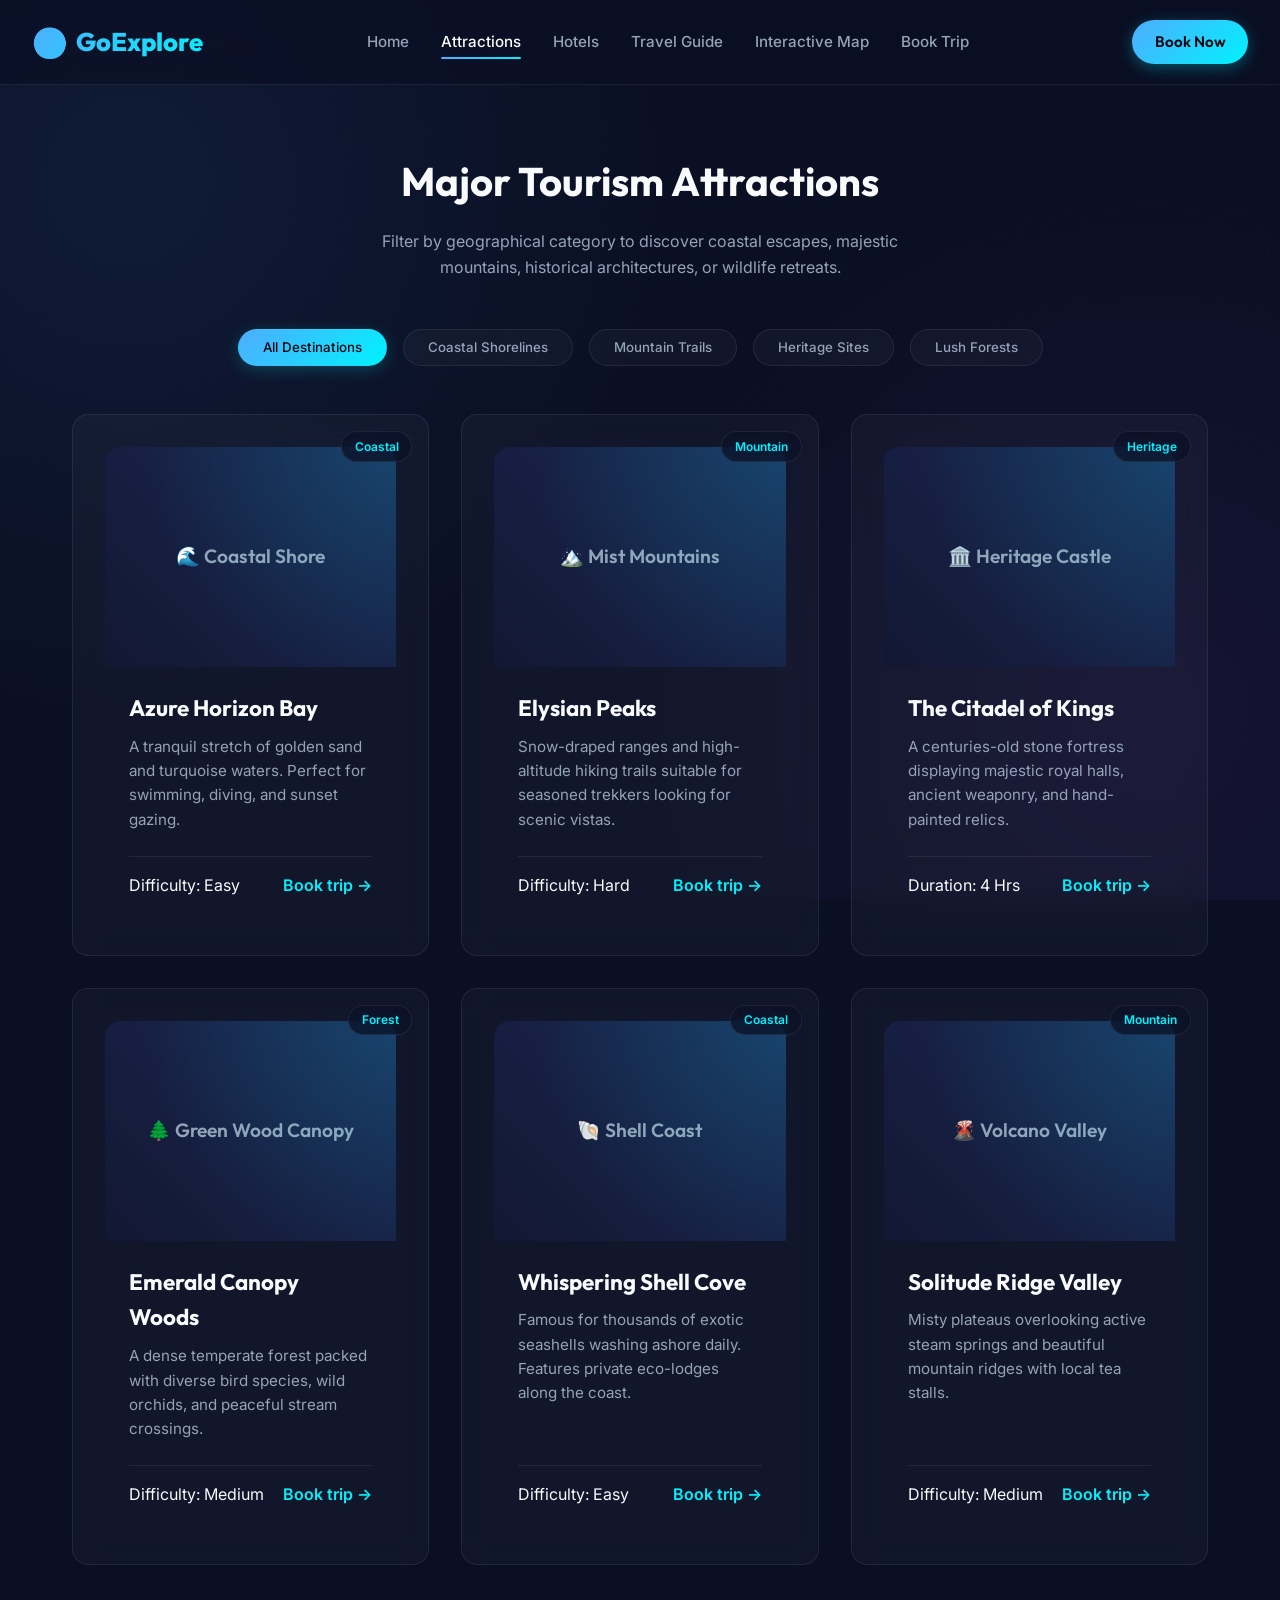
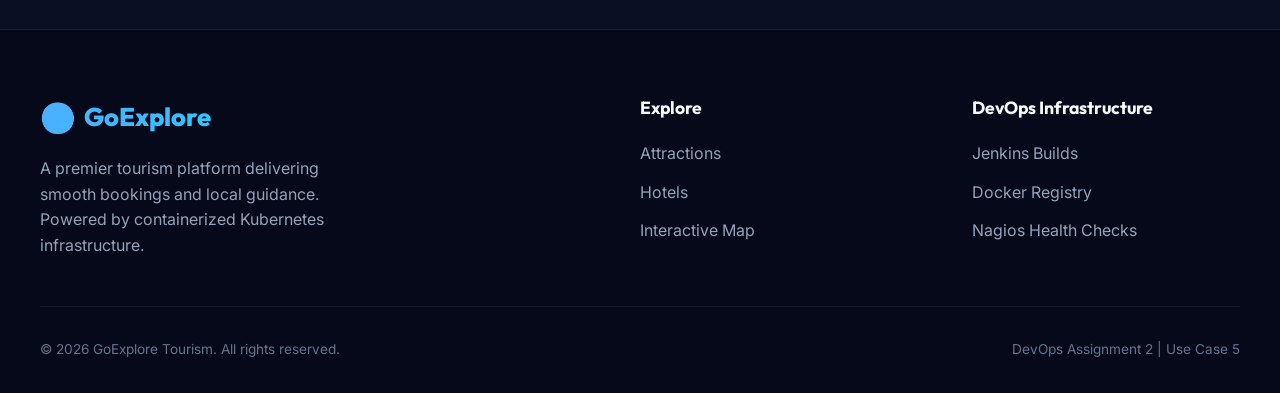
==== public/attractions.html @ 644ecd7a "Initial commit for DevOps Assignment 2" ====
<!DOCTYPE html>
<html lang="en">
<head>
  <meta charset="UTF-8">
  <meta name="viewport" content="width=device-width, initial-scale=1.0">
  <title>Attractions - GoExplore</title>
  <link rel="stylesheet" href="css/style.css">
</head>
<body>

  <header>
    <a href="index.html" class="logo">
      <span>🌏</span> GoExplore
    </a>
    <nav>
      <ul>
        <li><a href="index.html">Home</a></li>
        <li><a href="attractions.html" class="active">Attractions</a></li>
        <li><a href="hotels.html">Hotels</a></li>
        <li><a href="guide.html">Travel Guide</a></li>
        <li><a href="map.html">Interactive Map</a></li>
        <li><a href="booking.html">Book Trip</a></li>
      </ul>
    </nav>
    <div class="nav-actions">
      <a href="booking.html" class="btn-book">Book Now</a>
    </div>
  </header>

  <section class="container">
    <h2 class="section-title">Major Tourism Attractions</h2>
    <p class="section-subtitle">Filter by geographical category to discover coastal escapes, majestic mountains, historical architectures, or wildlife retreats.</p>
    
    <!-- Filter Controls -->
    <div class="filter-bar">
      <button class="filter-btn active" data-filter="all">All Destinations</button>
      <button class="filter-btn" data-filter="coastal">Coastal Shorelines</button>
      <button class="filter-btn" data-filter="mountain">Mountain Trails</button>
      <button class="filter-btn" data-filter="heritage">Heritage Sites</button>
      <button class="filter-btn" data-filter="forest">Lush Forests</button>
    </div>

    <!-- Attractions Grid -->
    <div class="grid-3">
      <!-- Card 1 (Coastal) -->
      <div class="glass-panel card" data-category="coastal">
        <div class="card-img-placeholder">🌊 Coastal Shore</div>
        <span class="card-badge">Coastal</span>
        <div class="card-content">
          <h3>Azure Horizon Bay</h3>
          <p>A tranquil stretch of golden sand and turquoise waters. Perfect for swimming, diving, and sunset gazing.</p>
          <div class="card-footer">
            <span>Difficulty: Easy</span>
            <a href="booking.html?dest=coastal" class="card-link">Book trip &rarr;</a>
          </div>
        </div>
      </div>

      <!-- Card 2 (Mountain) -->
      <div class="glass-panel card" data-category="mountain">
        <div class="card-img-placeholder">🏔️ Mist Mountains</div>
        <span class="card-badge">Mountain</span>
        <div class="card-content">
          <h3>Elysian Peaks</h3>
          <p>Snow-draped ranges and high-altitude hiking trails suitable for seasoned trekkers looking for scenic vistas.</p>
          <div class="card-footer">
            <span>Difficulty: Hard</span>
            <a href="booking.html?dest=mountain" class="card-link">Book trip &rarr;</a>
          </div>
        </div>
      </div>

      <!-- Card 3 (Heritage) -->
      <div class="glass-panel card" data-category="heritage">
        <div class="card-img-placeholder">🏛️ Heritage Castle</div>
        <span class="card-badge">Heritage</span>
        <div class="card-content">
          <h3>The Citadel of Kings</h3>
          <p>A centuries-old stone fortress displaying majestic royal halls, ancient weaponry, and hand-painted relics.</p>
          <div class="card-footer">
            <span>Duration: 4 Hrs</span>
            <a href="booking.html?dest=heritage" class="card-link">Book trip &rarr;</a>
          </div>
        </div>
      </div>

      <!-- Card 4 (Forest) -->
      <div class="glass-panel card" data-category="forest">
        <div class="card-img-placeholder">🌲 Green Wood Canopy</div>
        <span class="card-badge">Forest</span>
        <div class="card-content">
          <h3>Emerald Canopy Woods</h3>
          <p>A dense temperate forest packed with diverse bird species, wild orchids, and peaceful stream crossings.</p>
          <div class="card-footer">
            <span>Difficulty: Medium</span>
            <a href="booking.html?dest=forest" class="card-link">Book trip &rarr;</a>
          </div>
        </div>
      </div>

      <!-- Card 5 (Coastal) -->
      <div class="glass-panel card" data-category="coastal">
        <div class="card-img-placeholder">🐚 Shell Coast</div>
        <span class="card-badge">Coastal</span>
        <div class="card-content">
          <h3>Whispering Shell Cove</h3>
          <p>Famous for thousands of exotic seashells washing ashore daily. Features private eco-lodges along the coast.</p>
          <div class="card-footer">
            <span>Difficulty: Easy</span>
            <a href="booking.html?dest=coastal" class="card-link">Book trip &rarr;</a>
          </div>
        </div>
      </div>

      <!-- Card 6 (Mountain) -->
      <div class="glass-panel card" data-category="mountain">
        <div class="card-img-placeholder">🌋 Volcano Valley</div>
        <span class="card-badge">Mountain</span>
        <div class="card-content">
          <h3>Solitude Ridge Valley</h3>
          <p>Misty plateaus overlooking active steam springs and beautiful mountain ridges with local tea stalls.</p>
          <div class="card-footer">
            <span>Difficulty: Medium</span>
            <a href="booking.html?dest=mountain" class="card-link">Book trip &rarr;</a>
          </div>
        </div>
      </div>
    </div>
  </section>

  <footer>
    <div class="footer-content">
      <div class="footer-brand">
        <a href="index.html" class="logo" style="margin-bottom: 1rem;"><span>🌏</span> GoExplore</a>
        <p>A premier tourism platform delivering smooth bookings and local guidance. Powered by containerized Kubernetes infrastructure.</p>
      </div>
      <div class="footer-links">
        <h4>Explore</h4>
        <ul>
          <li><a href="attractions.html">Attractions</a></li>
          <li><a href="hotels.html">Hotels</a></li>
          <li><a href="map.html">Interactive Map</a></li>
        </ul>
      </div>
      <div class="footer-links">
        <h4>DevOps Infrastructure</h4>
        <ul>
          <li><a href="#">Jenkins Builds</a></li>
          <li><a href="#">Docker Registry</a></li>
          <li><a href="#">Nagios Health Checks</a></li>
        </ul>
      </div>
    </div>
    <div class="footer-bottom">
      <p>&copy; 2026 GoExplore Tourism. All rights reserved.</p>
      <p>DevOps Assignment 2 | Use Case 5</p>
    </div>
  </footer>

  <script src="js/main.js"></script>
</body>
</html>
---- public/css/style.css ----
@import url('https://fonts.googleapis.com/css2?family=Outfit:wght@300;400;500;600;700;800&family=Inter:wght@300;400;500;600;700&display=swap');

:root {
  --bg-primary: #0a0f24;
  --bg-secondary: #121833;
  --glass-bg: rgba(255, 255, 255, 0.03);
  --glass-border: rgba(255, 255, 255, 0.08);
  --glass-hover-bg: rgba(255, 255, 255, 0.07);
  --glass-hover-border: rgba(255, 255, 255, 0.15);
  
  --accent-cyan: #00f2fe;
  --accent-blue: #4facfe;
  --accent-purple: #9b51e0;
  --accent-gradient: linear-gradient(135deg, #4facfe 0%, #00f2fe 100%);
  --purple-gradient: linear-gradient(135deg, #7f00ff 0%, #e100ff 100%);
  --sunset-gradient: linear-gradient(135deg, #ff0844 0%, #ffb199 100%);
  
  --text-primary: #f8fafc;
  --text-secondary: #94a3b8;
  --text-muted: #64748b;
  
  --shadow-sm: 0 2px 8px rgba(0, 0, 0, 0.15);
  --shadow-md: 0 8px 30px rgba(0, 0, 0, 0.3);
  --shadow-lg: 0 16px 40px rgba(0, 0, 0, 0.4);
  
  --radius-sm: 8px;
  --radius-md: 16px;
  --radius-lg: 24px;
  
  --transition-fast: 0.2s ease;
  --transition-normal: 0.3s ease;
  --transition-slow: 0.5s cubic-bezier(0.16, 1, 0.3, 1);
  
  --font-display: 'Outfit', sans-serif;
  --font-body: 'Inter', sans-serif;
}

/* Base Styles */
* {
  box-sizing: border-box;
  margin: 0;
  padding: 0;
}

body {
  background-color: var(--bg-primary);
  color: var(--text-primary);
  font-family: var(--font-body);
  line-height: 1.6;
  overflow-x: hidden;
  background-image: 
    radial-gradient(circle at 10% 20%, rgba(79, 172, 254, 0.08) 0%, transparent 40%),
    radial-gradient(circle at 90% 80%, rgba(155, 81, 224, 0.08) 0%, transparent 40%);
  background-attachment: fixed;
}

a {
  color: inherit;
  text-decoration: none;
  transition: color var(--transition-fast);
}

button, input, select, textarea {
  font-family: inherit;
}

/* Header & Navigation */
header {
  position: sticky;
  top: 0;
  z-index: 100;
  background: rgba(10, 15, 36, 0.7);
  backdrop-filter: blur(16px);
  -webkit-backdrop-filter: blur(16px);
  border-bottom: 1px solid var(--glass-border);
  padding: 1.2rem 2rem;
  display: flex;
  justify-content: space-between;
  align-items: center;
}

.logo {
  font-family: var(--font-display);
  font-size: 1.6rem;
  font-weight: 800;
  background: var(--accent-gradient);
  -webkit-background-clip: text;
  -webkit-text-fill-color: transparent;
  display: flex;
  align-items: center;
  gap: 0.5rem;
}

.logo span {
  font-size: 1.8rem;
}

nav ul {
  display: flex;
  list-style: none;
  gap: 2rem;
}

nav a {
  font-size: 0.95rem;
  font-weight: 500;
  color: var(--text-secondary);
  position: relative;
  padding: 0.5rem 0;
}

nav a::after {
  content: '';
  position: absolute;
  bottom: 0;
  left: 0;
  width: 0;
  height: 2px;
  background: var(--accent-gradient);
  transition: width var(--transition-normal);
  border-radius: 2px;
}

nav a:hover, nav a.active {
  color: var(--text-primary);
}

nav a.active::after, nav a:hover::after {
  width: 100%;
}

.nav-actions {
  display: flex;
  align-items: center;
  gap: 1.5rem;
}

.btn-book {
  background: var(--accent-gradient);
  color: #050510;
  font-weight: 600;
  padding: 0.6rem 1.4rem;
  border-radius: 30px;
  border: none;
  font-family: var(--font-display);
  font-size: 0.95rem;
  cursor: pointer;
  box-shadow: 0 4px 15px rgba(0, 242, 254, 0.3);
  transition: transform var(--transition-fast), box-shadow var(--transition-fast);
}

.btn-book:hover {
  transform: translateY(-2px);
  box-shadow: 0 6px 20px rgba(0, 242, 254, 0.5);
}

/* Glass Container Style */
.glass-panel {
  background: var(--glass-bg);
  backdrop-filter: blur(12px);
  -webkit-backdrop-filter: blur(12px);
  border: 1px solid var(--glass-border);
  border-radius: var(--radius-md);
  padding: 2rem;
  transition: background var(--transition-normal), border-color var(--transition-normal), transform var(--transition-normal);
}

.glass-panel:hover {
  background: var(--glass-hover-bg);
  border-color: var(--glass-hover-border);
}

/* Hero Section */
.hero {
  min-height: 85vh;
  display: flex;
  flex-direction: column;
  justify-content: center;
  align-items: center;
  text-align: center;
  padding: 4rem 2rem;
  position: relative;
}

.hero-badge {
  background: rgba(0, 242, 254, 0.1);
  border: 1px solid rgba(0, 242, 254, 0.2);
  color: var(--accent-cyan);
  padding: 0.4rem 1rem;
  border-radius: 20px;
  font-size: 0.85rem;
  font-weight: 600;
  letter-spacing: 1px;
  text-transform: uppercase;
  margin-bottom: 1.5rem;
  font-family: var(--font-display);
  animation: pulse 2s infinite;
}

@keyframes pulse {
  0% { box-shadow: 0 0 0 0 rgba(0, 242, 254, 0.4); }
  70% { box-shadow: 0 0 0 10px rgba(0, 242, 254, 0); }
  100% { box-shadow: 0 0 0 0 rgba(0, 242, 254, 0); }
}

.hero h1 {
  font-family: var(--font-display);
  font-size: 4rem;
  font-weight: 800;
  line-height: 1.1;
  margin-bottom: 1.5rem;
  max-width: 900px;
}

.hero h1 span {
  background: var(--accent-gradient);
  -webkit-background-clip: text;
  -webkit-text-fill-color: transparent;
}

.hero p {
  color: var(--text-secondary);
  font-size: 1.25rem;
  max-width: 600px;
  margin-bottom: 2.5rem;
}

/* Grid & Layouts */
.container {
  max-width: 1200px;
  margin: 0 auto;
  padding: 4rem 2rem;
}

.section-title {
  font-family: var(--font-display);
  font-size: 2.5rem;
  font-weight: 700;
  margin-bottom: 1rem;
  text-align: center;
}

.section-subtitle {
  color: var(--text-secondary);
  text-align: center;
  max-width: 600px;
  margin: 0 auto 3rem auto;
}

.grid-3 {
  display: grid;
  grid-template-columns: repeat(auto-fit, minmax(300px, 1fr));
  gap: 2rem;
}

.grid-2 {
  display: grid;
  grid-template-columns: repeat(auto-fit, minmax(450px, 1fr));
  gap: 3rem;
}

/* Card Component */
.card {
  overflow: hidden;
  position: relative;
  display: flex;
  flex-direction: column;
}

.card-img-placeholder {
  height: 220px;
  width: 100%;
  background: linear-gradient(45deg, #121833 0%, #1c2654 100%);
  position: relative;
  display: flex;
  align-items: center;
  justify-content: center;
  font-family: var(--font-display);
  font-size: 1.2rem;
  font-weight: 600;
  color: var(--text-secondary);
  border-top-left-radius: inherit;
  border-top-right-radius: inherit;
  overflow: hidden;
}

.card-img-placeholder::after {
  content: '';
  position: absolute;
  inset: 0;
  background: radial-gradient(circle at top right, rgba(0, 242, 254, 0.15), transparent 70%);
}

.card-icon {
  font-size: 3rem;
  margin-bottom: 1rem;
}

.card-badge {
  position: absolute;
  top: 1rem;
  right: 1rem;
  background: rgba(10, 15, 36, 0.75);
  backdrop-filter: blur(8px);
  -webkit-backdrop-filter: blur(8px);
  border: 1px solid var(--glass-border);
  padding: 0.3rem 0.8rem;
  border-radius: 20px;
  font-size: 0.75rem;
  font-weight: 600;
  color: var(--accent-cyan);
}

.card-content {
  padding: 1.5rem;
  flex-grow: 1;
  display: flex;
  flex-direction: column;
}

.card h3 {
  font-family: var(--font-display);
  font-size: 1.4rem;
  margin-bottom: 0.5rem;
}

.card p {
  color: var(--text-secondary);
  font-size: 0.95rem;
  margin-bottom: 1.5rem;
  flex-grow: 1;
}

.card-footer {
  display: flex;
  justify-content: space-between;
  align-items: center;
  border-top: 1px solid var(--glass-border);
  padding-top: 1rem;
  margin-top: auto;
}

.card-link {
  font-weight: 600;
  color: var(--accent-cyan);
  display: flex;
  align-items: center;
  gap: 0.5rem;
}

.card-link:hover {
  color: var(--text-primary);
}

/* Filters UI */
.filter-bar {
  display: flex;
  justify-content: center;
  gap: 1rem;
  margin-bottom: 3rem;
  flex-wrap: wrap;
}

.filter-btn {
  background: var(--glass-bg);
  border: 1px solid var(--glass-border);
  color: var(--text-secondary);
  padding: 0.6rem 1.5rem;
  border-radius: 30px;
  cursor: pointer;
  font-weight: 500;
  transition: all var(--transition-fast);
}

.filter-btn:hover, .filter-btn.active {
  background: var(--accent-gradient);
  color: #050510;
  border-color: transparent;
  box-shadow: 0 4px 15px rgba(0, 242, 254, 0.2);
}

/* Interactive Map Simulation */
.map-container {
  position: relative;
  height: 500px;
  border-radius: var(--radius-lg);
  overflow: hidden;
  background: radial-gradient(circle at center, #161f4c 0%, #0a0f24 100%);
  border: 1px solid var(--glass-border);
}

.map-grid-lines {
  position: absolute;
  inset: 0;
  background-image: 
    linear-gradient(rgba(255, 255, 255, 0.02) 1px, transparent 1px),
    linear-gradient(90deg, rgba(255, 255, 255, 0.02) 1px, transparent 1px);
  background-size: 40px 40px;
}

.map-pin {
  position: absolute;
  cursor: pointer;
  transform: translate(-50%, -100%);
  transition: transform var(--transition-fast);
  display: flex;
  flex-direction: column;
  align-items: center;
}

.map-pin:hover {
  transform: translate(-50%, -105%) scale(1.1);
  z-index: 10;
}

.pin-icon {
  width: 24px;
  height: 24px;
  background: var(--accent-gradient);
  border-radius: 50% 50% 50% 0;
  transform: rotate(-45deg);
  box-shadow: 0 4px 10px rgba(0, 242, 254, 0.5);
  border: 2px solid var(--bg-primary);
}

.pin-pulse {
  position: absolute;
  width: 12px;
  height: 12px;
  background: rgba(0, 242, 254, 0.4);
  border-radius: 50%;
  bottom: -4px;
  left: 6px;
  animation: pinPulse 1.5s infinite;
  z-index: -1;
}

@keyframes pinPulse {
  0% { transform: scale(0.5); opacity: 1; }
  100% { transform: scale(2.5); opacity: 0; }
}

.pin-label {
  background: rgba(10, 15, 36, 0.85);
  backdrop-filter: blur(8px);
  -webkit-backdrop-filter: blur(8px);
  border: 1px solid var(--glass-border);
  padding: 0.2rem 0.6rem;
  border-radius: 4px;
  font-size: 0.75rem;
  font-weight: 600;
  white-space: nowrap;
  margin-top: 4px;
}

.map-overlay {
  position: absolute;
  bottom: 2rem;
  left: 2rem;
  max-width: 300px;
  pointer-events: none;
  opacity: 0;
  transform: translateY(10px);
  transition: opacity var(--transition-normal), transform var(--transition-normal);
}

.map-overlay.active {
  pointer-events: auto;
  opacity: 1;
  transform: translateY(0);
}

/* Forms */
.form-group {
  margin-bottom: 1.5rem;
}

label {
  display: block;
  font-size: 0.85rem;
  font-weight: 600;
  margin-bottom: 0.5rem;
  color: var(--text-secondary);
  text-transform: uppercase;
  letter-spacing: 0.5px;
}

input, select, textarea {
  width: 100%;
  padding: 0.8rem 1rem;
  background: rgba(255, 255, 255, 0.02);
  border: 1px solid var(--glass-border);
  border-radius: var(--radius-sm);
  color: var(--text-primary);
  font-size: 0.95rem;
  transition: all var(--transition-fast);
}

input:focus, select:focus, textarea:focus {
  outline: none;
  border-color: var(--accent-cyan);
  background: rgba(255, 255, 255, 0.05);
  box-shadow: 0 0 10px rgba(0, 242, 254, 0.1);
}

.booking-summary {
  background: rgba(255, 255, 255, 0.02);
  border: 1px dashed var(--glass-border);
  border-radius: var(--radius-md);
  padding: 1.5rem;
  margin-top: 2rem;
}

.summary-row {
  display: flex;
  justify-content: space-between;
  margin-bottom: 0.8rem;
}

.summary-row.total {
  border-top: 1px solid var(--glass-border);
  padding-top: 0.8rem;
  font-weight: 700;
  font-size: 1.2rem;
  color: var(--accent-cyan);
}

/* FAQ Accordion */
.faq-item {
  border-bottom: 1px solid var(--glass-border);
  padding: 1.5rem 0;
}

.faq-question {
  display: flex;
  justify-content: space-between;
  align-items: center;
  cursor: pointer;
  font-weight: 600;
  font-size: 1.1rem;
  font-family: var(--font-display);
}

.faq-answer {
  max-height: 0;
  overflow: hidden;
  color: var(--text-secondary);
  transition: max-height var(--transition-normal) ease-out, margin-top var(--transition-normal);
}

.faq-item.active .faq-answer {
  max-height: 200px;
  margin-top: 1rem;
}

.faq-toggle {
  font-size: 1.5rem;
  transition: transform var(--transition-normal);
}

.faq-item.active .faq-toggle {
  transform: rotate(45deg);
}

/* Footer */
footer {
  border-top: 1px solid var(--glass-border);
  background: #060919;
  padding: 4rem 2rem 2rem 2rem;
}

.footer-content {
  max-width: 1200px;
  margin: 0 auto;
  display: grid;
  grid-template-columns: 2fr 1fr 1fr;
  gap: 4rem;
  margin-bottom: 3rem;
}

.footer-brand p {
  color: var(--text-secondary);
  margin-top: 1rem;
  max-width: 320px;
}

.footer-links h4 {
  font-family: var(--font-display);
  font-size: 1.1rem;
  margin-bottom: 1.2rem;
  color: var(--text-primary);
}

.footer-links ul {
  list-style: none;
  display: flex;
  flex-direction: column;
  gap: 0.8rem;
}

.footer-links a {
  color: var(--text-secondary);
}

.footer-links a:hover {
  color: var(--accent-cyan);
}

.footer-bottom {
  max-width: 1200px;
  margin: 0 auto;
  border-top: 1px solid rgba(255, 255, 255, 0.05);
  padding-top: 2rem;
  display: flex;
  justify-content: space-between;
  color: var(--text-muted);
  font-size: 0.85rem;
}

/* Responsive utilities */
@media (max-width: 768px) {
  header {
    flex-direction: column;
    gap: 1rem;
    text-align: center;
  }
  nav ul {
    gap: 1rem;
  }
  .hero h1 {
    font-size: 2.5rem;
  }
  .grid-2, .grid-3 {
    grid-template-columns: 1fr;
  }
  .footer-content {
    grid-template-columns: 1fr;
    gap: 2rem;
  }
}
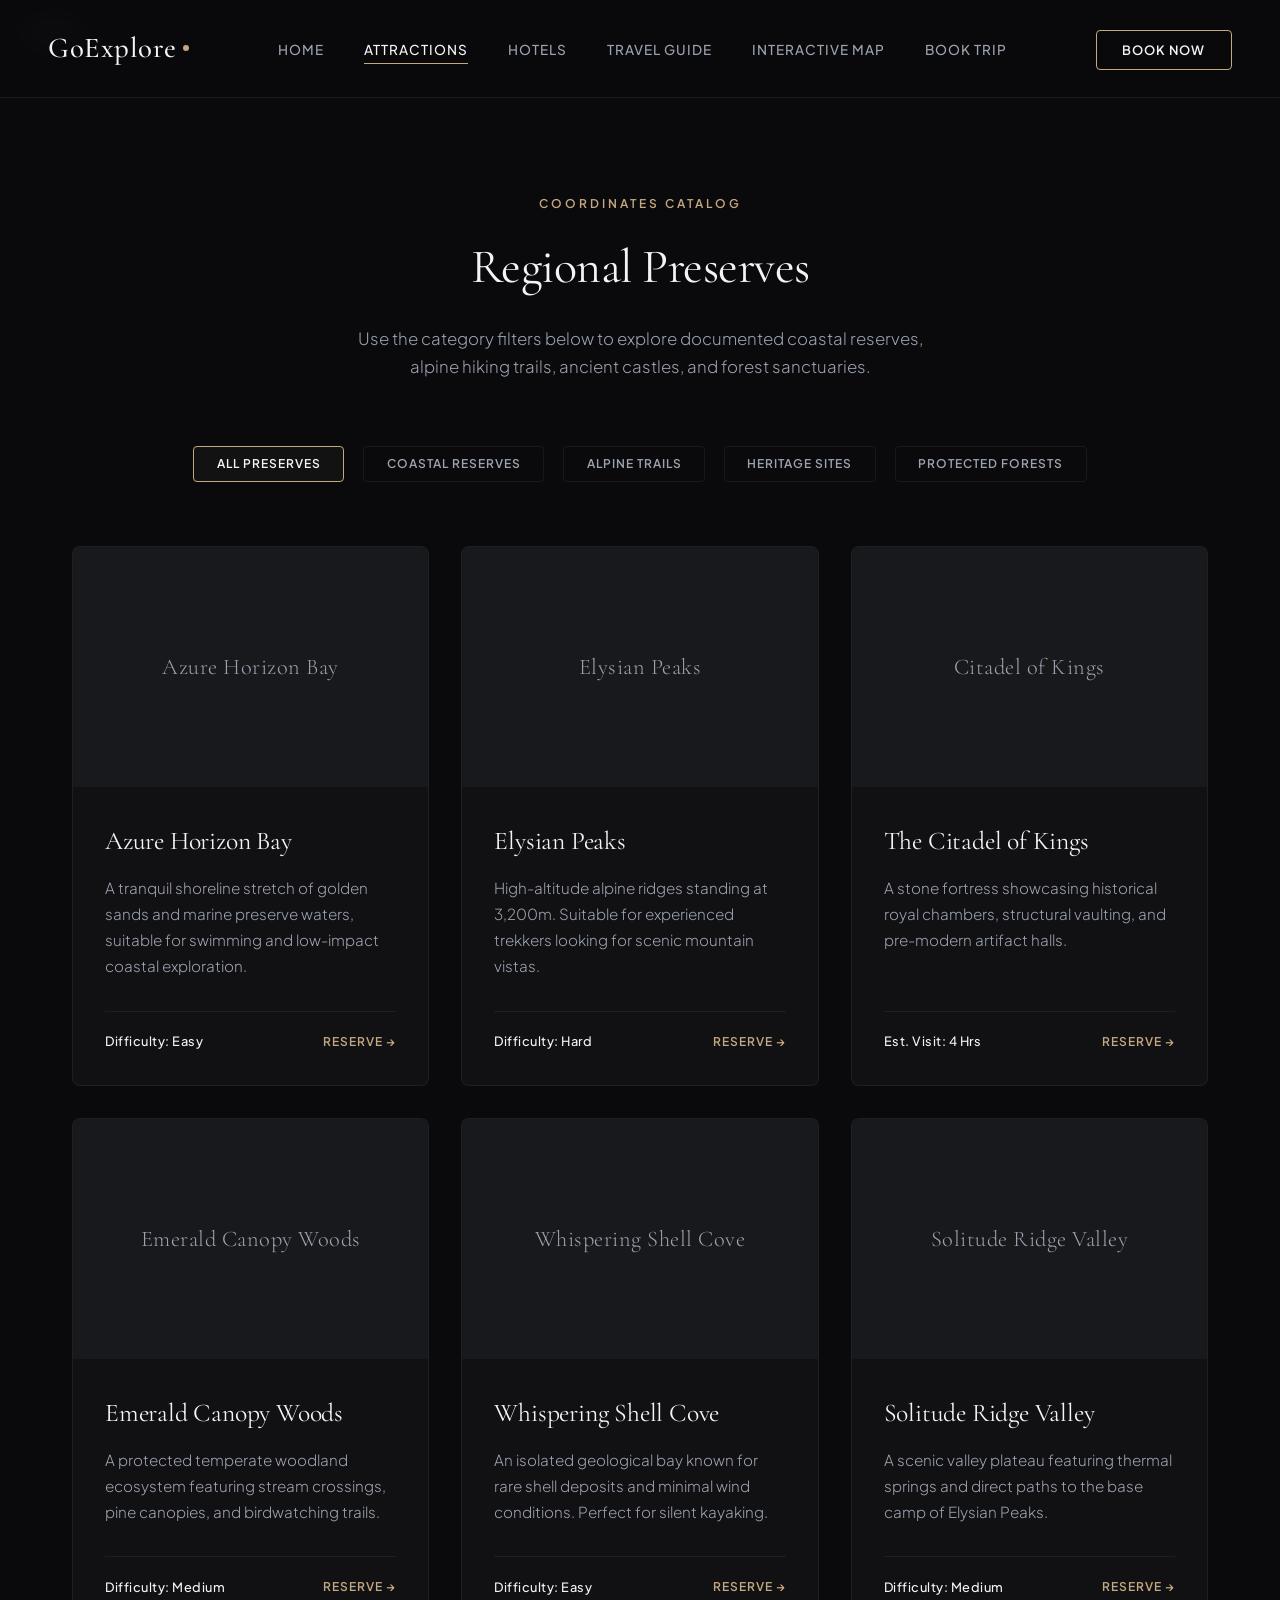
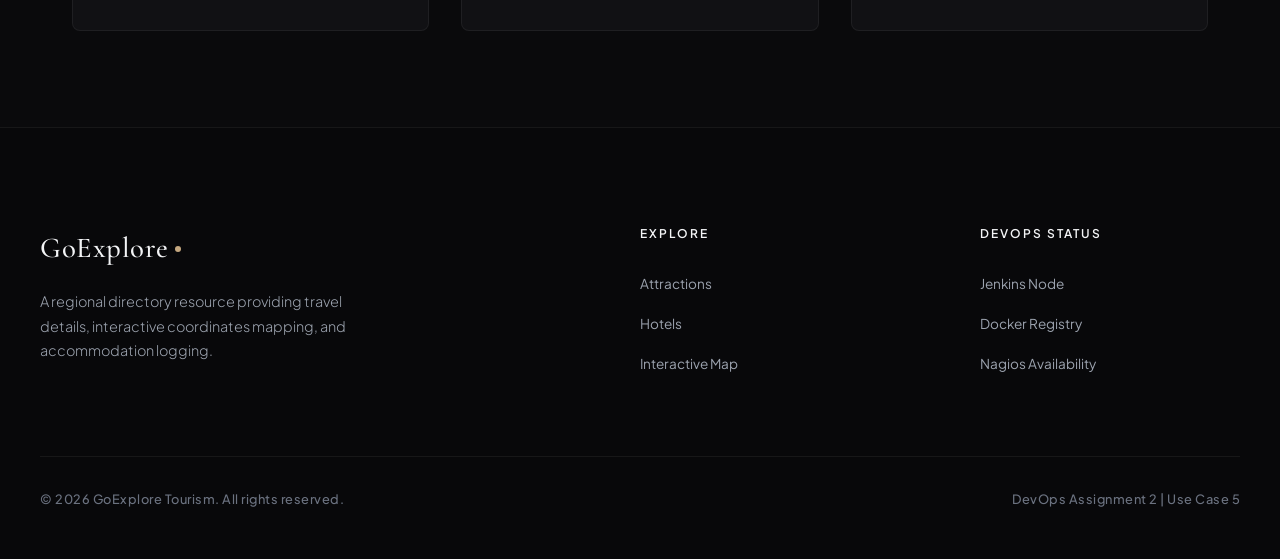
==== commit e3d5f037: "Fix" ====
--- a/public/attractions.html
+++ b/public/attractions.html
@@ -3,14 +3,14 @@
 <head>
   <meta charset="UTF-8">
   <meta name="viewport" content="width=device-width, initial-scale=1.0">
-  <title>Attractions - GoExplore</title>
+  <title>Attractions Directory - GoExplore</title>
   <link rel="stylesheet" href="css/style.css">
 </head>
 <body>
 
   <header>
     <a href="index.html" class="logo">
-      <span>🌏</span> GoExplore
+      GoExplore <span class="logo-dot"></span>
     </a>
     <nav>
       <ul>
@@ -28,100 +28,101 @@
   </header>
 
   <section class="container">
-    <h2 class="section-title">Major Tourism Attractions</h2>
-    <p class="section-subtitle">Filter by geographical category to discover coastal escapes, majestic mountains, historical architectures, or wildlife retreats.</p>
+    <div class="section-label">Coordinates Catalog</div>
+    <h2 class="section-title">Regional Preserves</h2>
+    <p class="section-subtitle">Use the category filters below to explore documented coastal reserves, alpine hiking trails, ancient castles, and forest sanctuaries.</p>
     
     <!-- Filter Controls -->
     <div class="filter-bar">
-      <button class="filter-btn active" data-filter="all">All Destinations</button>
-      <button class="filter-btn" data-filter="coastal">Coastal Shorelines</button>
-      <button class="filter-btn" data-filter="mountain">Mountain Trails</button>
+      <button class="filter-btn active" data-filter="all">All Preserves</button>
+      <button class="filter-btn" data-filter="coastal">Coastal Reserves</button>
+      <button class="filter-btn" data-filter="mountain">Alpine Trails</button>
       <button class="filter-btn" data-filter="heritage">Heritage Sites</button>
-      <button class="filter-btn" data-filter="forest">Lush Forests</button>
+      <button class="filter-btn" data-filter="forest">Protected Forests</button>
     </div>
 
     <!-- Attractions Grid -->
     <div class="grid-3">
       <!-- Card 1 (Coastal) -->
-      <div class="glass-panel card" data-category="coastal">
-        <div class="card-img-placeholder">🌊 Coastal Shore</div>
-        <span class="card-badge">Coastal</span>
+      <div class="card" data-category="coastal">
+        <div class="card-img-placeholder">Azure Horizon Bay</div>
+        <span class="card-tag">Coastal</span>
         <div class="card-content">
           <h3>Azure Horizon Bay</h3>
-          <p>A tranquil stretch of golden sand and turquoise waters. Perfect for swimming, diving, and sunset gazing.</p>
+          <p>A tranquil shoreline stretch of golden sands and marine preserve waters, suitable for swimming and low-impact coastal exploration.</p>
           <div class="card-footer">
             <span>Difficulty: Easy</span>
-            <a href="booking.html?dest=coastal" class="card-link">Book trip &rarr;</a>
+            <a href="booking.html?dest=coastal" class="card-link">Reserve &rarr;</a>
           </div>
         </div>
       </div>
 
       <!-- Card 2 (Mountain) -->
-      <div class="glass-panel card" data-category="mountain">
-        <div class="card-img-placeholder">🏔️ Mist Mountains</div>
-        <span class="card-badge">Mountain</span>
+      <div class="card" data-category="mountain">
+        <div class="card-img-placeholder">Elysian Peaks</div>
+        <span class="card-tag">Alpine</span>
         <div class="card-content">
           <h3>Elysian Peaks</h3>
-          <p>Snow-draped ranges and high-altitude hiking trails suitable for seasoned trekkers looking for scenic vistas.</p>
+          <p>High-altitude alpine ridges standing at 3,200m. Suitable for experienced trekkers looking for scenic mountain vistas.</p>
           <div class="card-footer">
             <span>Difficulty: Hard</span>
-            <a href="booking.html?dest=mountain" class="card-link">Book trip &rarr;</a>
+            <a href="booking.html?dest=mountain" class="card-link">Reserve &rarr;</a>
           </div>
         </div>
       </div>
 
       <!-- Card 3 (Heritage) -->
-      <div class="glass-panel card" data-category="heritage">
-        <div class="card-img-placeholder">🏛️ Heritage Castle</div>
-        <span class="card-badge">Heritage</span>
+      <div class="card" data-category="heritage">
+        <div class="card-img-placeholder">Citadel of Kings</div>
+        <span class="card-tag">Heritage</span>
         <div class="card-content">
           <h3>The Citadel of Kings</h3>
-          <p>A centuries-old stone fortress displaying majestic royal halls, ancient weaponry, and hand-painted relics.</p>
+          <p>A stone fortress showcasing historical royal chambers, structural vaulting, and pre-modern artifact halls.</p>
           <div class="card-footer">
-            <span>Duration: 4 Hrs</span>
-            <a href="booking.html?dest=heritage" class="card-link">Book trip &rarr;</a>
+            <span>Est. Visit: 4 Hrs</span>
+            <a href="booking.html?dest=heritage" class="card-link">Reserve &rarr;</a>
           </div>
         </div>
       </div>
 
       <!-- Card 4 (Forest) -->
-      <div class="glass-panel card" data-category="forest">
-        <div class="card-img-placeholder">🌲 Green Wood Canopy</div>
-        <span class="card-badge">Forest</span>
+      <div class="card" data-category="forest">
+        <div class="card-img-placeholder">Emerald Canopy Woods</div>
+        <span class="card-tag">Forest</span>
         <div class="card-content">
           <h3>Emerald Canopy Woods</h3>
-          <p>A dense temperate forest packed with diverse bird species, wild orchids, and peaceful stream crossings.</p>
+          <p>A protected temperate woodland ecosystem featuring stream crossings, pine canopies, and birdwatching trails.</p>
           <div class="card-footer">
             <span>Difficulty: Medium</span>
-            <a href="booking.html?dest=forest" class="card-link">Book trip &rarr;</a>
+            <a href="booking.html?dest=forest" class="card-link">Reserve &rarr;</a>
           </div>
         </div>
       </div>
 
       <!-- Card 5 (Coastal) -->
-      <div class="glass-panel card" data-category="coastal">
-        <div class="card-img-placeholder">🐚 Shell Coast</div>
-        <span class="card-badge">Coastal</span>
+      <div class="card" data-category="coastal">
+        <div class="card-img-placeholder">Whispering Shell Cove</div>
+        <span class="card-tag">Coastal</span>
         <div class="card-content">
           <h3>Whispering Shell Cove</h3>
-          <p>Famous for thousands of exotic seashells washing ashore daily. Features private eco-lodges along the coast.</p>
+          <p>An isolated geological bay known for rare shell deposits and minimal wind conditions. Perfect for silent kayaking.</p>
           <div class="card-footer">
             <span>Difficulty: Easy</span>
-            <a href="booking.html?dest=coastal" class="card-link">Book trip &rarr;</a>
+            <a href="booking.html?dest=coastal" class="card-link">Reserve &rarr;</a>
           </div>
         </div>
       </div>
 
       <!-- Card 6 (Mountain) -->
-      <div class="glass-panel card" data-category="mountain">
-        <div class="card-img-placeholder">🌋 Volcano Valley</div>
-        <span class="card-badge">Mountain</span>
+      <div class="card" data-category="mountain">
+        <div class="card-img-placeholder">Solitude Ridge Valley</div>
+        <span class="card-tag">Alpine</span>
         <div class="card-content">
           <h3>Solitude Ridge Valley</h3>
-          <p>Misty plateaus overlooking active steam springs and beautiful mountain ridges with local tea stalls.</p>
+          <p>A scenic valley plateau featuring thermal springs and direct paths to the base camp of Elysian Peaks.</p>
           <div class="card-footer">
             <span>Difficulty: Medium</span>
-            <a href="booking.html?dest=mountain" class="card-link">Book trip &rarr;</a>
+            <a href="booking.html?dest=mountain" class="card-link">Reserve &rarr;</a>
           </div>
         </div>
       </div>
@@ -131,8 +132,8 @@
   <footer>
     <div class="footer-content">
       <div class="footer-brand">
-        <a href="index.html" class="logo" style="margin-bottom: 1rem;"><span>🌏</span> GoExplore</a>
-        <p>A premier tourism platform delivering smooth bookings and local guidance. Powered by containerized Kubernetes infrastructure.</p>
+        <a href="index.html" class="logo">GoExplore <span class="logo-dot"></span></a>
+        <p>A regional directory resource providing travel details, interactive coordinates mapping, and accommodation logging.</p>
       </div>
       <div class="footer-links">
         <h4>Explore</h4>
@@ -143,11 +144,11 @@
         </ul>
       </div>
       <div class="footer-links">
-        <h4>DevOps Infrastructure</h4>
+        <h4>DevOps Status</h4>
         <ul>
-          <li><a href="#">Jenkins Builds</a></li>
+          <li><a href="#">Jenkins Node</a></li>
           <li><a href="#">Docker Registry</a></li>
-          <li><a href="#">Nagios Health Checks</a></li>
+          <li><a href="#">Nagios Availability</a></li>
         </ul>
       </div>
     </div>
--- a/public/css/style.css
+++ b/public/css/style.css
@@ -1,41 +1,32 @@
-@import url('https://fonts.googleapis.com/css2?family=Outfit:wght@300;400;500;600;700;800&family=Inter:wght@300;400;500;600;700&display=swap');
+@import url('https://fonts.googleapis.com/css2?family=Cormorant+Garamond:ital,wght@0,300;0,400;0,500;0,600;0,700;1,400&family=Plus+Jakarta+Sans:wght@300;400;500;600;700&display=swap');
 
 :root {
-  --bg-primary: #0a0f24;
-  --bg-secondary: #121833;
-  --glass-bg: rgba(255, 255, 255, 0.03);
-  --glass-border: rgba(255, 255, 255, 0.08);
-  --glass-hover-bg: rgba(255, 255, 255, 0.07);
-  --glass-hover-border: rgba(255, 255, 255, 0.15);
+  --bg-main: #0a0a0c;
+  --bg-card: #111114;
+  --bg-card-hover: #16161a;
   
-  --accent-cyan: #00f2fe;
-  --accent-blue: #4facfe;
-  --accent-purple: #9b51e0;
-  --accent-gradient: linear-gradient(135deg, #4facfe 0%, #00f2fe 100%);
-  --purple-gradient: linear-gradient(135deg, #7f00ff 0%, #e100ff 100%);
-  --sunset-gradient: linear-gradient(135deg, #ff0844 0%, #ffb199 100%);
+  --accent-gold: #c5a880;
+  --accent-gold-hover: #e5c9a3;
+  --accent-dark: #8c7250;
   
-  --text-primary: #f8fafc;
-  --text-secondary: #94a3b8;
-  --text-muted: #64748b;
+  --text-main: #f3f4f6;
+  --text-muted: #9ca3af;
+  --text-dark: #6b7280;
   
-  --shadow-sm: 0 2px 8px rgba(0, 0, 0, 0.15);
-  --shadow-md: 0 8px 30px rgba(0, 0, 0, 0.3);
-  --shadow-lg: 0 16px 40px rgba(0, 0, 0, 0.4);
+  --border-light: rgba(255, 255, 255, 0.06);
+  --border-hover: rgba(255, 255, 255, 0.15);
   
-  --radius-sm: 8px;
-  --radius-md: 16px;
-  --radius-lg: 24px;
+  --radius-sm: 4px;
+  --radius-md: 8px;
   
-  --transition-fast: 0.2s ease;
-  --transition-normal: 0.3s ease;
-  --transition-slow: 0.5s cubic-bezier(0.16, 1, 0.3, 1);
+  --transition-fast: 0.15s ease;
+  --transition-normal: 0.3s cubic-bezier(0.25, 0.8, 0.25, 1);
   
-  --font-display: 'Outfit', sans-serif;
-  --font-body: 'Inter', sans-serif;
-}
-
-/* Base Styles */
+  --font-serif: 'Cormorant Garamond', serif;
+  --font-sans: 'Plus Jakarta Sans', sans-serif;
+}
+
+/* Base resets */
 * {
   box-sizing: border-box;
   margin: 0;
@@ -43,21 +34,18 @@
 }
 
 body {
-  background-color: var(--bg-primary);
-  color: var(--text-primary);
-  font-family: var(--font-body);
-  line-height: 1.6;
+  background-color: var(--bg-main);
+  color: var(--text-main);
+  font-family: var(--font-sans);
+  line-height: 1.7;
   overflow-x: hidden;
-  background-image: 
-    radial-gradient(circle at 10% 20%, rgba(79, 172, 254, 0.08) 0%, transparent 40%),
-    radial-gradient(circle at 90% 80%, rgba(155, 81, 224, 0.08) 0%, transparent 40%);
-  background-attachment: fixed;
+  -webkit-font-smoothing: antialiased;
 }
 
 a {
   color: inherit;
   text-decoration: none;
-  transition: color var(--transition-fast);
+  transition: color var(--transition-fast), border-color var(--transition-fast);
 }
 
 button, input, select, textarea {
@@ -69,110 +57,79 @@
   position: sticky;
   top: 0;
   z-index: 100;
-  background: rgba(10, 15, 36, 0.7);
-  backdrop-filter: blur(16px);
-  -webkit-backdrop-filter: blur(16px);
-  border-bottom: 1px solid var(--glass-border);
-  padding: 1.2rem 2rem;
-  display: flex;
-  justify-content: space-between;
-  align-items: center;
-}
-
-.logo {
-  font-family: var(--font-display);
-  font-size: 1.6rem;
-  font-weight: 800;
-  background: var(--accent-gradient);
-  -webkit-background-clip: text;
-  -webkit-text-fill-color: transparent;
-  display: flex;
-  align-items: center;
-  gap: 0.5rem;
-}
-
-.logo span {
-  font-size: 1.8rem;
-}
-
-nav ul {
-  display: flex;
-  list-style: none;
-  gap: 2rem;
-}
-
-nav a {
-  font-size: 0.95rem;
-  font-weight: 500;
-  color: var(--text-secondary);
-  position: relative;
-  padding: 0.5rem 0;
-}
-
-nav a::after {
-  content: '';
-  position: absolute;
-  bottom: 0;
-  left: 0;
-  width: 0;
-  height: 2px;
-  background: var(--accent-gradient);
-  transition: width var(--transition-normal);
-  border-radius: 2px;
-}
-
-nav a:hover, nav a.active {
-  color: var(--text-primary);
-}
-
-nav a.active::after, nav a:hover::after {
-  width: 100%;
-}
-
-.nav-actions {
-  display: flex;
-  align-items: center;
-  gap: 1.5rem;
-}
-
-.btn-book {
-  background: var(--accent-gradient);
-  color: #050510;
-  font-weight: 600;
-  padding: 0.6rem 1.4rem;
-  border-radius: 30px;
-  border: none;
-  font-family: var(--font-display);
-  font-size: 0.95rem;
-  cursor: pointer;
-  box-shadow: 0 4px 15px rgba(0, 242, 254, 0.3);
-  transition: transform var(--transition-fast), box-shadow var(--transition-fast);
-}
-
-.btn-book:hover {
-  transform: translateY(-2px);
-  box-shadow: 0 6px 20px rgba(0, 242, 254, 0.5);
-}
-
-/* Glass Container Style */
-.glass-panel {
-  background: var(--glass-bg);
+  background: rgba(10, 10, 12, 0.85);
   backdrop-filter: blur(12px);
   -webkit-backdrop-filter: blur(12px);
-  border: 1px solid var(--glass-border);
-  border-radius: var(--radius-md);
-  padding: 2rem;
-  transition: background var(--transition-normal), border-color var(--transition-normal), transform var(--transition-normal);
-}
-
-.glass-panel:hover {
-  background: var(--glass-hover-bg);
-  border-color: var(--glass-hover-border);
+  border-bottom: 1px solid var(--border-light);
+  padding: 1.5rem 3rem;
+  display: flex;
+  justify-content: space-between;
+  align-items: center;
+}
+
+.logo {
+  font-family: var(--font-serif);
+  font-size: 1.8rem;
+  font-weight: 500;
+  letter-spacing: 0.5px;
+  display: flex;
+  align-items: center;
+  gap: 0.4rem;
+}
+
+.logo-dot {
+  width: 6px;
+  height: 6px;
+  background-color: var(--accent-gold);
+  border-radius: 50%;
+  display: inline-block;
+}
+
+nav ul {
+  display: flex;
+  list-style: none;
+  gap: 2.5rem;
+}
+
+nav a {
+  font-size: 0.85rem;
+  font-weight: 500;
+  letter-spacing: 1px;
+  text-transform: uppercase;
+  color: var(--text-muted);
+  padding: 0.3rem 0;
+}
+
+nav a:hover, nav a.active {
+  color: var(--text-main);
+}
+
+nav a.active {
+  border-bottom: 1px solid var(--accent-gold);
+}
+
+.btn-book {
+  background: transparent;
+  color: var(--text-main);
+  border: 1px solid var(--accent-gold);
+  font-size: 0.8rem;
+  font-weight: 600;
+  letter-spacing: 1px;
+  text-transform: uppercase;
+  padding: 0.7rem 1.6rem;
+  border-radius: var(--radius-sm);
+  cursor: pointer;
+  transition: all var(--transition-fast);
+}
+
+.btn-book:hover {
+  background: var(--accent-gold);
+  color: var(--bg-main);
 }
 
 /* Hero Section */
 .hero {
-  min-height: 85vh;
+  min-height: 80vh;
   display: flex;
   flex-direction: column;
   justify-content: center;
@@ -182,353 +139,364 @@
   position: relative;
 }
 
-.hero-badge {
-  background: rgba(0, 242, 254, 0.1);
-  border: 1px solid rgba(0, 242, 254, 0.2);
-  color: var(--accent-cyan);
-  padding: 0.4rem 1rem;
-  border-radius: 20px;
-  font-size: 0.85rem;
-  font-weight: 600;
-  letter-spacing: 1px;
-  text-transform: uppercase;
+.hero-subtitle {
+  font-size: 0.8rem;
+  font-weight: 600;
+  letter-spacing: 3px;
+  text-transform: uppercase;
+  color: var(--accent-gold);
   margin-bottom: 1.5rem;
-  font-family: var(--font-display);
-  animation: pulse 2s infinite;
-}
-
-@keyframes pulse {
-  0% { box-shadow: 0 0 0 0 rgba(0, 242, 254, 0.4); }
-  70% { box-shadow: 0 0 0 10px rgba(0, 242, 254, 0); }
-  100% { box-shadow: 0 0 0 0 rgba(0, 242, 254, 0); }
 }
 
 .hero h1 {
-  font-family: var(--font-display);
-  font-size: 4rem;
-  font-weight: 800;
+  font-family: var(--font-serif);
+  font-size: 5rem;
+  font-weight: 300;
   line-height: 1.1;
-  margin-bottom: 1.5rem;
+  margin-bottom: 2rem;
   max-width: 900px;
+  letter-spacing: -0.5px;
 }
 
 .hero h1 span {
-  background: var(--accent-gradient);
-  -webkit-background-clip: text;
-  -webkit-text-fill-color: transparent;
+  font-style: italic;
+  color: var(--accent-gold);
 }
 
 .hero p {
-  color: var(--text-secondary);
-  font-size: 1.25rem;
+  color: var(--text-muted);
+  font-size: 1.1rem;
   max-width: 600px;
-  margin-bottom: 2.5rem;
-}
-
-/* Grid & Layouts */
+  margin-bottom: 3rem;
+  font-weight: 300;
+}
+
+.hero-actions {
+  display: flex;
+  gap: 1.5rem;
+}
+
+/* Grid & Layout System */
 .container {
   max-width: 1200px;
   margin: 0 auto;
-  padding: 4rem 2rem;
+  padding: 6rem 2rem;
+}
+
+.section-label {
+  font-size: 0.75rem;
+  font-weight: 600;
+  letter-spacing: 3px;
+  text-transform: uppercase;
+  color: var(--accent-gold);
+  margin-bottom: 0.8rem;
+  text-align: center;
 }
 
 .section-title {
-  font-family: var(--font-display);
-  font-size: 2.5rem;
-  font-weight: 700;
+  font-family: var(--font-serif);
+  font-size: 3rem;
+  font-weight: 400;
   margin-bottom: 1rem;
   text-align: center;
+  letter-spacing: -0.5px;
 }
 
 .section-subtitle {
-  color: var(--text-secondary);
+  color: var(--text-muted);
   text-align: center;
   max-width: 600px;
-  margin: 0 auto 3rem auto;
+  margin: 0 auto 4rem auto;
+  font-size: 1.05rem;
+  font-weight: 300;
 }
 
 .grid-3 {
   display: grid;
-  grid-template-columns: repeat(auto-fit, minmax(300px, 1fr));
+  grid-template-columns: repeat(auto-fit, minmax(320px, 1fr));
   gap: 2rem;
 }
 
 .grid-2 {
   display: grid;
   grid-template-columns: repeat(auto-fit, minmax(450px, 1fr));
-  gap: 3rem;
-}
-
-/* Card Component */
+  gap: 4rem;
+}
+
+/* Card Styling - Clean & Minimalist */
 .card {
+  background: var(--bg-card);
+  border: 1px solid var(--border-light);
+  border-radius: var(--radius-md);
   overflow: hidden;
+  display: flex;
+  flex-direction: column;
+  transition: border-color var(--transition-normal), transform var(--transition-normal);
+}
+
+.card:hover {
+  border-color: var(--border-hover);
+  transform: translateY(-4px);
+}
+
+.card-img-placeholder {
+  height: 240px;
+  background: #18191d;
   position: relative;
   display: flex;
-  flex-direction: column;
-}
-
-.card-img-placeholder {
-  height: 220px;
-  width: 100%;
-  background: linear-gradient(45deg, #121833 0%, #1c2654 100%);
-  position: relative;
-  display: flex;
   align-items: center;
   justify-content: center;
-  font-family: var(--font-display);
-  font-size: 1.2rem;
-  font-weight: 600;
-  color: var(--text-secondary);
-  border-top-left-radius: inherit;
-  border-top-right-radius: inherit;
-  overflow: hidden;
-}
-
-.card-img-placeholder::after {
-  content: '';
-  position: absolute;
-  inset: 0;
-  background: radial-gradient(circle at top right, rgba(0, 242, 254, 0.15), transparent 70%);
-}
-
-.card-icon {
-  font-size: 3rem;
-  margin-bottom: 1rem;
-}
-
-.card-badge {
+  font-family: var(--font-serif);
+  font-size: 1.4rem;
+  font-weight: 300;
+  color: var(--text-muted);
+  letter-spacing: 0.5px;
+}
+
+.card-tag {
   position: absolute;
   top: 1rem;
-  right: 1rem;
-  background: rgba(10, 15, 36, 0.75);
-  backdrop-filter: blur(8px);
-  -webkit-backdrop-filter: blur(8px);
-  border: 1px solid var(--glass-border);
+  left: 1rem;
+  background: var(--bg-main);
+  border: 1px solid var(--border-light);
   padding: 0.3rem 0.8rem;
-  border-radius: 20px;
+  font-size: 0.7rem;
+  font-weight: 600;
+  letter-spacing: 1px;
+  text-transform: uppercase;
+  color: var(--accent-gold);
+}
+
+.card-content {
+  padding: 2rem;
+  flex-grow: 1;
+  display: flex;
+  flex-direction: column;
+}
+
+.card h3 {
+  font-family: var(--font-serif);
+  font-size: 1.6rem;
+  font-weight: 400;
+  margin-bottom: 0.8rem;
+  letter-spacing: -0.2px;
+}
+
+.card p {
+  color: var(--text-muted);
+  font-size: 0.95rem;
+  margin-bottom: 2rem;
+  flex-grow: 1;
+  font-weight: 300;
+}
+
+.card-footer {
+  display: flex;
+  justify-content: space-between;
+  align-items: center;
+  border-top: 1px solid var(--border-light);
+  padding-top: 1.2rem;
+  font-size: 0.8rem;
+  font-weight: 500;
+  letter-spacing: 0.5px;
+}
+
+.card-link {
+  color: var(--accent-gold);
+  font-weight: 600;
+  text-transform: uppercase;
   font-size: 0.75rem;
-  font-weight: 600;
-  color: var(--accent-cyan);
-}
-
-.card-content {
-  padding: 1.5rem;
-  flex-grow: 1;
-  display: flex;
-  flex-direction: column;
-}
-
-.card h3 {
-  font-family: var(--font-display);
-  font-size: 1.4rem;
-  margin-bottom: 0.5rem;
-}
-
-.card p {
-  color: var(--text-secondary);
-  font-size: 0.95rem;
+  letter-spacing: 1px;
+}
+
+.card-link:hover {
+  color: var(--text-main);
+}
+
+/* Custom UI Components (No Emojis) */
+.card-icon-container {
+  width: 48px;
+  height: 48px;
+  border: 1px solid var(--accent-gold);
+  display: flex;
+  align-items: center;
+  justify-content: center;
   margin-bottom: 1.5rem;
-  flex-grow: 1;
-}
-
-.card-footer {
-  display: flex;
-  justify-content: space-between;
-  align-items: center;
-  border-top: 1px solid var(--glass-border);
-  padding-top: 1rem;
-  margin-top: auto;
-}
-
-.card-link {
-  font-weight: 600;
-  color: var(--accent-cyan);
-  display: flex;
-  align-items: center;
-  gap: 0.5rem;
-}
-
-.card-link:hover {
-  color: var(--text-primary);
+  font-family: var(--font-serif);
+  font-size: 1.2rem;
+  color: var(--accent-gold);
 }
 
 /* Filters UI */
 .filter-bar {
   display: flex;
   justify-content: center;
-  gap: 1rem;
-  margin-bottom: 3rem;
+  gap: 1.2rem;
+  margin-bottom: 4rem;
   flex-wrap: wrap;
 }
 
 .filter-btn {
-  background: var(--glass-bg);
-  border: 1px solid var(--glass-border);
-  color: var(--text-secondary);
-  padding: 0.6rem 1.5rem;
-  border-radius: 30px;
+  background: transparent;
+  border: 1px solid var(--border-light);
+  color: var(--text-muted);
+  padding: 0.6rem 1.4rem;
+  border-radius: var(--radius-sm);
   cursor: pointer;
-  font-weight: 500;
+  font-size: 0.75rem;
+  font-weight: 600;
+  letter-spacing: 1px;
+  text-transform: uppercase;
   transition: all var(--transition-fast);
 }
 
 .filter-btn:hover, .filter-btn.active {
-  background: var(--accent-gradient);
-  color: #050510;
-  border-color: transparent;
-  box-shadow: 0 4px 15px rgba(0, 242, 254, 0.2);
-}
-
-/* Interactive Map Simulation */
+  border-color: var(--accent-gold);
+  color: var(--text-main);
+}
+
+.filter-btn.active {
+  background: rgba(197, 168, 128, 0.05);
+}
+
+/* Map Simulation (Clean Vectors, minimal grid) */
 .map-container {
   position: relative;
-  height: 500px;
-  border-radius: var(--radius-lg);
+  height: 520px;
+  background: #0f1013;
+  border: 1px solid var(--border-light);
+  border-radius: var(--radius-md);
   overflow: hidden;
-  background: radial-gradient(circle at center, #161f4c 0%, #0a0f24 100%);
-  border: 1px solid var(--glass-border);
 }
 
 .map-grid-lines {
   position: absolute;
   inset: 0;
   background-image: 
-    linear-gradient(rgba(255, 255, 255, 0.02) 1px, transparent 1px),
-    linear-gradient(90deg, rgba(255, 255, 255, 0.02) 1px, transparent 1px);
-  background-size: 40px 40px;
+    linear-gradient(rgba(255, 255, 255, 0.015) 1px, transparent 1px),
+    linear-gradient(90deg, rgba(255, 255, 255, 0.015) 1px, transparent 1px);
+  background-size: 50px 50px;
 }
 
 .map-pin {
   position: absolute;
   cursor: pointer;
-  transform: translate(-50%, -100%);
-  transition: transform var(--transition-fast);
+  transform: translate(-50%, -50%);
   display: flex;
   flex-direction: column;
   align-items: center;
 }
 
-.map-pin:hover {
-  transform: translate(-50%, -105%) scale(1.1);
-  z-index: 10;
-}
-
-.pin-icon {
-  width: 24px;
-  height: 24px;
-  background: var(--accent-gradient);
-  border-radius: 50% 50% 50% 0;
-  transform: rotate(-45deg);
-  box-shadow: 0 4px 10px rgba(0, 242, 254, 0.5);
-  border: 2px solid var(--bg-primary);
-}
-
-.pin-pulse {
-  position: absolute;
+.pin-marker {
   width: 12px;
   height: 12px;
-  background: rgba(0, 242, 254, 0.4);
+  background: var(--accent-gold);
   border-radius: 50%;
-  bottom: -4px;
-  left: 6px;
-  animation: pinPulse 1.5s infinite;
-  z-index: -1;
-}
-
-@keyframes pinPulse {
-  0% { transform: scale(0.5); opacity: 1; }
-  100% { transform: scale(2.5); opacity: 0; }
+  border: 2px solid var(--bg-main);
+  box-shadow: 0 0 0 4px rgba(197, 168, 128, 0.15);
+  transition: transform var(--transition-fast), background-color var(--transition-fast);
+}
+
+.map-pin:hover .pin-marker {
+  transform: scale(1.3);
+  background: var(--text-main);
+  box-shadow: 0 0 0 6px rgba(255, 255, 255, 0.2);
 }
 
 .pin-label {
-  background: rgba(10, 15, 36, 0.85);
-  backdrop-filter: blur(8px);
-  -webkit-backdrop-filter: blur(8px);
-  border: 1px solid var(--glass-border);
-  padding: 0.2rem 0.6rem;
-  border-radius: 4px;
-  font-size: 0.75rem;
-  font-weight: 600;
-  white-space: nowrap;
-  margin-top: 4px;
-}
-
-.map-overlay {
-  position: absolute;
-  bottom: 2rem;
-  left: 2rem;
-  max-width: 300px;
-  pointer-events: none;
-  opacity: 0;
-  transform: translateY(10px);
-  transition: opacity var(--transition-normal), transform var(--transition-normal);
-}
-
-.map-overlay.active {
-  pointer-events: auto;
-  opacity: 1;
-  transform: translateY(0);
-}
-
-/* Forms */
+  margin-top: 0.5rem;
+  font-size: 0.7rem;
+  font-weight: 600;
+  letter-spacing: 1px;
+  text-transform: uppercase;
+  background: var(--bg-card);
+  border: 1px solid var(--border-light);
+  padding: 0.2rem 0.5rem;
+  border-radius: var(--radius-sm);
+  color: var(--text-muted);
+}
+
+.map-pin:hover .pin-label {
+  color: var(--text-main);
+  border-color: var(--accent-gold);
+}
+
+/* Forms (Editorial style: clean, underlined/subtle borders) */
+.form-panel {
+  background: var(--bg-card);
+  border: 1px solid var(--border-light);
+  border-radius: var(--radius-md);
+  padding: 3rem;
+}
+
 .form-group {
-  margin-bottom: 1.5rem;
+  margin-bottom: 2rem;
 }
 
 label {
   display: block;
-  font-size: 0.85rem;
-  font-weight: 600;
-  margin-bottom: 0.5rem;
-  color: var(--text-secondary);
-  text-transform: uppercase;
-  letter-spacing: 0.5px;
+  font-size: 0.75rem;
+  font-weight: 600;
+  letter-spacing: 1.5px;
+  text-transform: uppercase;
+  color: var(--text-muted);
+  margin-bottom: 0.6rem;
 }
 
 input, select, textarea {
   width: 100%;
-  padding: 0.8rem 1rem;
-  background: rgba(255, 255, 255, 0.02);
-  border: 1px solid var(--glass-border);
-  border-radius: var(--radius-sm);
-  color: var(--text-primary);
+  padding: 0.9rem 0;
+  background: transparent;
+  border: none;
+  border-bottom: 1px solid var(--border-light);
+  border-radius: 0;
+  color: var(--text-main);
   font-size: 0.95rem;
-  transition: all var(--transition-fast);
+  transition: border-color var(--transition-fast);
 }
 
 input:focus, select:focus, textarea:focus {
   outline: none;
-  border-color: var(--accent-cyan);
-  background: rgba(255, 255, 255, 0.05);
-  box-shadow: 0 0 10px rgba(0, 242, 254, 0.1);
+  border-bottom-color: var(--accent-gold);
 }
 
 .booking-summary {
-  background: rgba(255, 255, 255, 0.02);
-  border: 1px dashed var(--glass-border);
+  background: rgba(255, 255, 255, 0.015);
+  border: 1px solid var(--border-light);
   border-radius: var(--radius-md);
-  padding: 1.5rem;
-  margin-top: 2rem;
+  padding: 2.5rem;
 }
 
 .summary-row {
   display: flex;
   justify-content: space-between;
-  margin-bottom: 0.8rem;
+  margin-bottom: 1.2rem;
+  font-size: 0.9rem;
+  color: var(--text-muted);
 }
 
 .summary-row.total {
-  border-top: 1px solid var(--glass-border);
-  padding-top: 0.8rem;
-  font-weight: 700;
-  font-size: 1.2rem;
-  color: var(--accent-cyan);
-}
-
-/* FAQ Accordion */
+  border-top: 1px solid var(--border-light);
+  padding-top: 1.5rem;
+  margin-top: 1.5rem;
+  font-family: var(--font-serif);
+  font-size: 1.6rem;
+  font-weight: 400;
+  color: var(--text-main);
+}
+
+.summary-row.total span:last-child {
+  color: var(--accent-gold);
+}
+
+/* FAQ Accordion (Clean lines, zero background box) */
+.faq-list {
+  border-top: 1px solid var(--border-light);
+}
+
 .faq-item {
-  border-bottom: 1px solid var(--glass-border);
-  padding: 1.5rem 0;
+  border-bottom: 1px solid var(--border-light);
+  padding: 2rem 0;
 }
 
 .faq-question {
@@ -536,25 +504,29 @@
   justify-content: space-between;
   align-items: center;
   cursor: pointer;
-  font-weight: 600;
-  font-size: 1.1rem;
-  font-family: var(--font-display);
+  font-family: var(--font-serif);
+  font-size: 1.4rem;
+  font-weight: 400;
 }
 
 .faq-answer {
   max-height: 0;
   overflow: hidden;
-  color: var(--text-secondary);
+  color: var(--text-muted);
+  font-size: 0.95rem;
+  font-weight: 300;
   transition: max-height var(--transition-normal) ease-out, margin-top var(--transition-normal);
 }
 
 .faq-item.active .faq-answer {
-  max-height: 200px;
+  max-height: 150px;
   margin-top: 1rem;
 }
 
 .faq-toggle {
-  font-size: 1.5rem;
+  font-size: 1.2rem;
+  font-weight: 300;
+  color: var(--accent-gold);
   transition: transform var(--transition-normal);
 }
 
@@ -562,11 +534,40 @@
   transform: rotate(45deg);
 }
 
-/* Footer */
+/* Tables (Editorial formatting) */
+table {
+  width: 100%;
+  border-collapse: collapse;
+  text-align: left;
+}
+
+th {
+  font-size: 0.75rem;
+  font-weight: 600;
+  letter-spacing: 1.5px;
+  text-transform: uppercase;
+  color: var(--accent-gold);
+  border-bottom: 1px solid var(--border-light);
+  padding: 1rem 0.5rem;
+}
+
+td {
+  padding: 1.2rem 0.5rem;
+  border-bottom: 1px solid var(--border-light);
+  font-size: 0.95rem;
+  font-weight: 300;
+  color: var(--text-muted);
+}
+
+tr:hover td {
+  color: var(--text-main);
+}
+
+/* Footer styling */
 footer {
-  border-top: 1px solid var(--glass-border);
-  background: #060919;
-  padding: 4rem 2rem 2rem 2rem;
+  border-top: 1px solid var(--border-light);
+  background: #08080a;
+  padding: 6rem 2rem 3rem 2rem;
 }
 
 .footer-content {
@@ -574,21 +575,25 @@
   margin: 0 auto;
   display: grid;
   grid-template-columns: 2fr 1fr 1fr;
-  gap: 4rem;
-  margin-bottom: 3rem;
+  gap: 5rem;
+  margin-bottom: 5rem;
 }
 
 .footer-brand p {
-  color: var(--text-secondary);
+  color: var(--text-muted);
   margin-top: 1rem;
   max-width: 320px;
+  font-size: 0.9rem;
+  font-weight: 300;
 }
 
 .footer-links h4 {
-  font-family: var(--font-display);
-  font-size: 1.1rem;
-  margin-bottom: 1.2rem;
-  color: var(--text-primary);
+  font-size: 0.75rem;
+  font-weight: 600;
+  letter-spacing: 2px;
+  text-transform: uppercase;
+  margin-bottom: 1.5rem;
+  color: var(--text-main);
 }
 
 .footer-links ul {
@@ -599,42 +604,45 @@
 }
 
 .footer-links a {
-  color: var(--text-secondary);
+  color: var(--text-muted);
+  font-size: 0.85rem;
 }
 
 .footer-links a:hover {
-  color: var(--accent-cyan);
+  color: var(--accent-gold);
 }
 
 .footer-bottom {
   max-width: 1200px;
   margin: 0 auto;
-  border-top: 1px solid rgba(255, 255, 255, 0.05);
+  border-top: 1px solid var(--border-light);
   padding-top: 2rem;
   display: flex;
   justify-content: space-between;
-  color: var(--text-muted);
-  font-size: 0.85rem;
-}
-
-/* Responsive utilities */
+  color: var(--text-dark);
+  font-size: 0.8rem;
+  font-weight: 500;
+  letter-spacing: 0.5px;
+}
+
+/* Responsive adjustments */
 @media (max-width: 768px) {
   header {
     flex-direction: column;
-    gap: 1rem;
-    text-align: center;
+    gap: 1.5rem;
+    padding: 1.5rem;
   }
   nav ul {
-    gap: 1rem;
+    gap: 1.5rem;
   }
   .hero h1 {
-    font-size: 2.5rem;
+    font-size: 3rem;
   }
   .grid-2, .grid-3 {
     grid-template-columns: 1fr;
   }
   .footer-content {
     grid-template-columns: 1fr;
-    gap: 2rem;
+    gap: 3rem;
   }
 }
